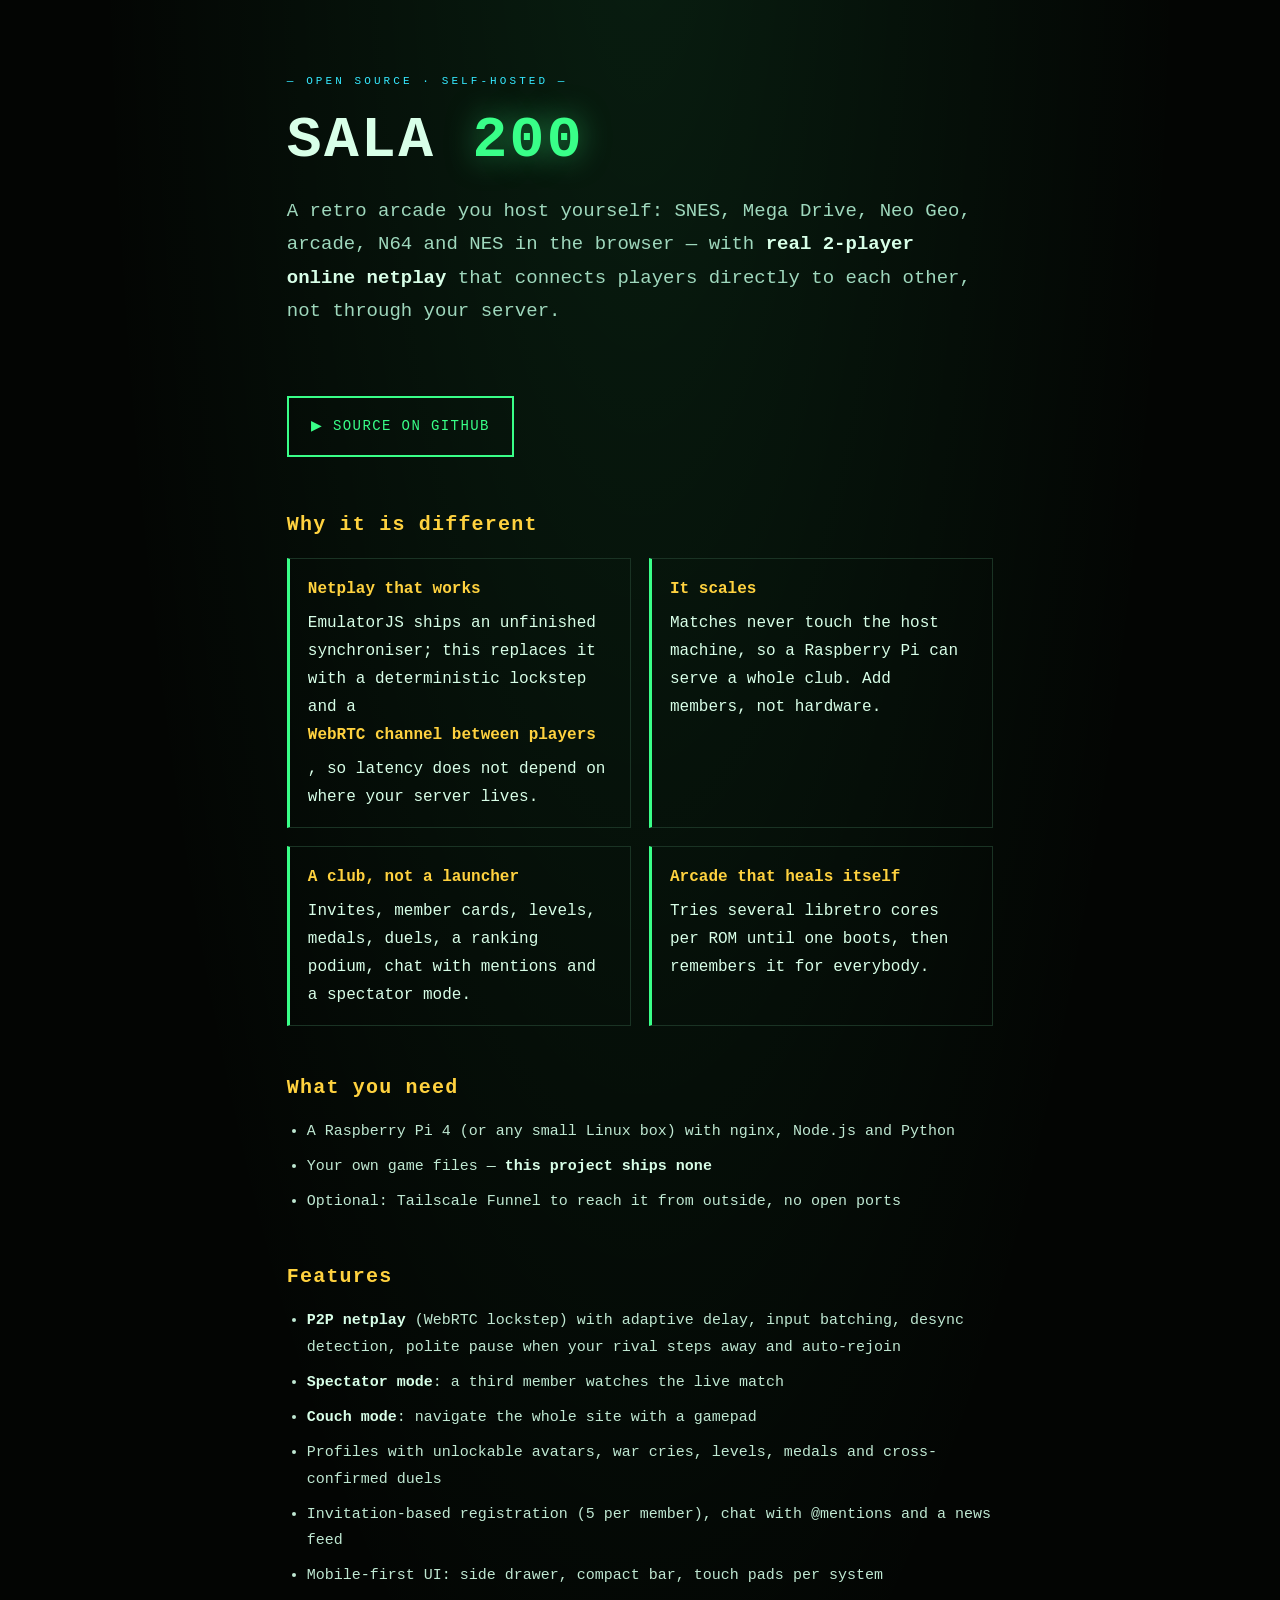
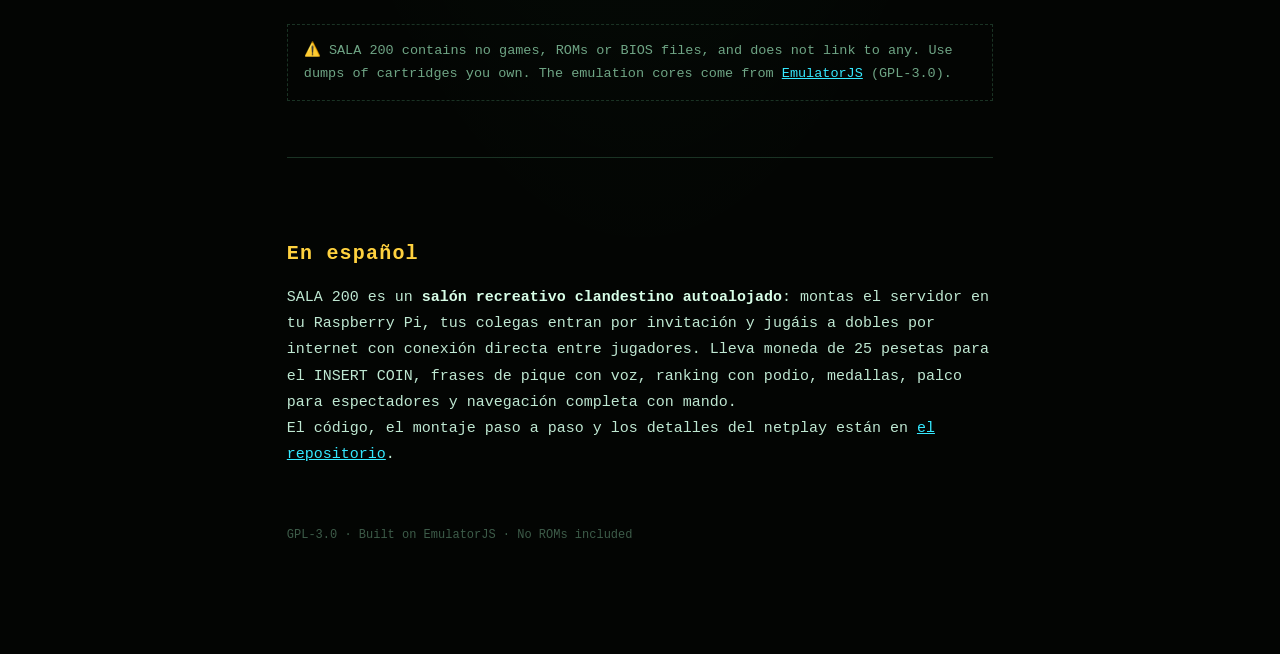
==== docs/index.html @ f1e89cf1 "Landing page y README bilingüe para que se encuentre Co-Authored-By: Claude Fable 5 <noreply@anthrop" ====
<!DOCTYPE html>
<html lang="en">
<head>
<meta charset="UTF-8">
<meta name="viewport" content="width=device-width, initial-scale=1.0">
<title>SALA 200 — Self-hosted retro arcade with real browser netplay</title>
<meta name="description" content="Open-source self-hosted retro arcade: play SNES, Mega Drive, Neo Geo, arcade and N64 in the browser with true 2-player online netplay (P2P WebRTC lockstep), running on a Raspberry Pi.">
<meta name="keywords" content="self-hosted arcade, emulatorjs netplay, browser emulator multiplayer, retro gaming server, raspberry pi arcade, webrtc netplay, romm alternative, fightcade web, selfhosted emulation">
<link rel="canonical" href="https://ijuanlux.github.io/sala200/">
<meta property="og:type" content="website">
<meta property="og:title" content="SALA 200 — Self-hosted retro arcade with real browser netplay">
<meta property="og:description" content="SNES, Mega Drive, Neo Geo, arcade and N64 in your browser, with 2-player online netplay that connects players directly. Self-hosted on a Raspberry Pi.">
<meta property="og:url" content="https://ijuanlux.github.io/sala200/">
<meta name="twitter:card" content="summary_large_image">
<style>
  :root { --bg:#030503; --fg:#d8ffe8; --ph:#39ff88; --cy:#35e9ff; --dim:#1a3324; --oro:#ffd23f; }
  * { margin:0; padding:0; box-sizing:border-box; }
  body { background:var(--bg); color:var(--fg); line-height:1.75;
    font-family: ui-monospace,'SF Mono',Menlo,monospace;
    background-image: radial-gradient(ellipse at 50% -10%, rgba(57,255,136,.10), transparent 60%); }
  .wrap { max-width: 860px; margin: 0 auto; padding: 8vh 6vw 12vh; }
  h1 { font-size: clamp(30px,7vw,58px); letter-spacing:.04em; line-height:1.1; }
  h1 span { color:var(--ph); text-shadow:0 0 30px rgba(57,255,136,.5); }
  .tag { color:var(--cy); letter-spacing:.28em; font-size:11px; margin-bottom:18px; }
  .sub { font-size:clamp(15px,2.2vw,19px); color:#9fd8bd; margin:22px 0 34px; }
  h2 { font-size:20px; color:var(--oro); margin:44px 0 14px; letter-spacing:.06em; }
  p, li { font-size:15px; color:#bfe8d2; }
  ul { margin:0 0 0 20px; }
  li { margin-bottom:9px; }
  b { color:var(--fg); }
  a { color:var(--cy); }
  .cta { display:inline-block; margin:34px 0 6px; border:2px solid var(--ph); color:var(--ph);
    padding:16px 22px; text-decoration:none; letter-spacing:.1em; font-size:14px; }
  .cta:hover { background:var(--ph); color:#001a0c; }
  .cols { display:grid; grid-template-columns:repeat(auto-fit,minmax(240px,1fr)); gap:18px; margin-top:16px; }
  .card { border:1px solid var(--dim); border-left:3px solid var(--ph); padding:16px 18px; }
  .card b { display:block; margin-bottom:6px; color:var(--oro); }
  .nota { border:1px dashed var(--dim); padding:14px 16px; margin-top:34px; font-size:13.5px; color:#6fa585; }
  footer { margin-top:56px; font-size:12px; color:#3d5c49; }
  .es { border-top:1px solid var(--dim); margin-top:56px; padding-top:34px; }
</style>
</head>
<body>
<div class="wrap">
  <div class="tag">— OPEN SOURCE · SELF-HOSTED —</div>
  <h1>SALA <span>200</span></h1>
  <p class="sub">A retro arcade you host yourself: SNES, Mega Drive, Neo Geo, arcade,
  N64 and NES in the browser — with <b>real 2-player online netplay</b> that connects
  players directly to each other, not through your server.</p>

  <a class="cta" href="https://github.com/ijuanlux/sala200">▶ SOURCE ON GITHUB</a>

  <h2>Why it is different</h2>
  <div class="cols">
    <div class="card"><b>Netplay that works</b>EmulatorJS ships an unfinished
      synchroniser; this replaces it with a deterministic lockstep and a
      <b>WebRTC channel between players</b>, so latency does not depend on where
      your server lives.</div>
    <div class="card"><b>It scales</b>Matches never touch the host machine, so a
      Raspberry Pi can serve a whole club. Add members, not hardware.</div>
    <div class="card"><b>A club, not a launcher</b>Invites, member cards, levels,
      medals, duels, a ranking podium, chat with mentions and a spectator mode.</div>
    <div class="card"><b>Arcade that heals itself</b>Tries several libretro cores
      per ROM until one boots, then remembers it for everybody.</div>
  </div>

  <h2>What you need</h2>
  <ul>
    <li>A Raspberry Pi 4 (or any small Linux box) with nginx, Node.js and Python</li>
    <li>Your own game files — <b>this project ships none</b></li>
    <li>Optional: Tailscale Funnel to reach it from outside, no open ports</li>
  </ul>

  <h2>Features</h2>
  <ul>
    <li><b>P2P netplay</b> (WebRTC lockstep) with adaptive delay, input batching,
        desync detection, polite pause when your rival steps away and auto-rejoin</li>
    <li><b>Spectator mode</b>: a third member watches the live match</li>
    <li><b>Couch mode</b>: navigate the whole site with a gamepad</li>
    <li>Profiles with unlockable avatars, war cries, levels, medals and cross-confirmed duels</li>
    <li>Invitation-based registration (5 per member), chat with @mentions and a news feed</li>
    <li>Mobile-first UI: side drawer, compact bar, touch pads per system</li>
  </ul>

  <div class="nota">⚠️ SALA 200 contains no games, ROMs or BIOS files, and does not
  link to any. Use dumps of cartridges you own. The emulation cores come from
  <a href="https://emulatorjs.org">EmulatorJS</a> (GPL-3.0).</div>

  <div class="es">
    <h2>En español</h2>
    <p>SALA 200 es un <b>salón recreativo clandestino autoalojado</b>: montas el
    servidor en tu Raspberry Pi, tus colegas entran por invitación y jugáis a
    dobles por internet con conexión directa entre jugadores. Lleva moneda de
    25 pesetas para el INSERT COIN, frases de pique con voz, ranking con podio,
    medallas, palco para espectadores y navegación completa con mando.</p>
    <p>El código, el montaje paso a paso y los detalles del netplay están en
    <a href="https://github.com/ijuanlux/sala200">el repositorio</a>.</p>
  </div>

  <footer>GPL-3.0 · Built on EmulatorJS · No ROMs included</footer>
</div>
</body>
</html>
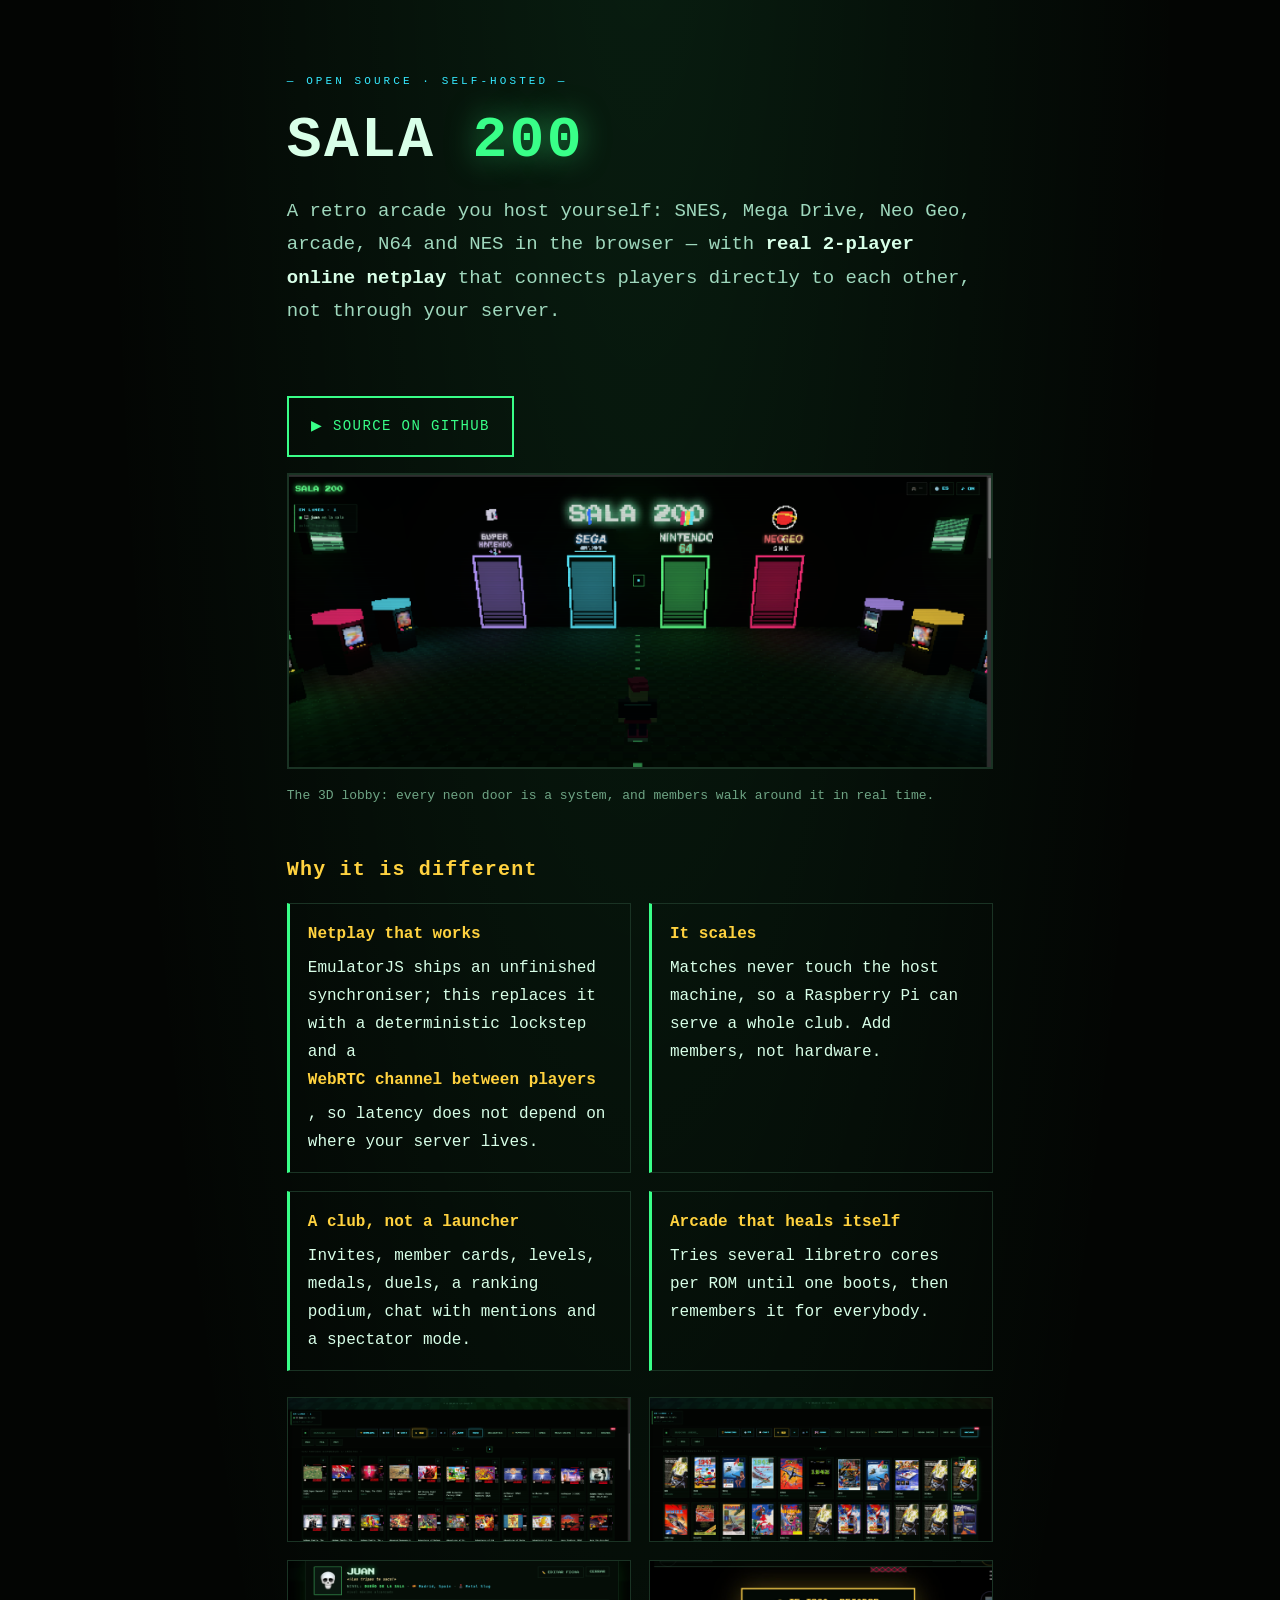
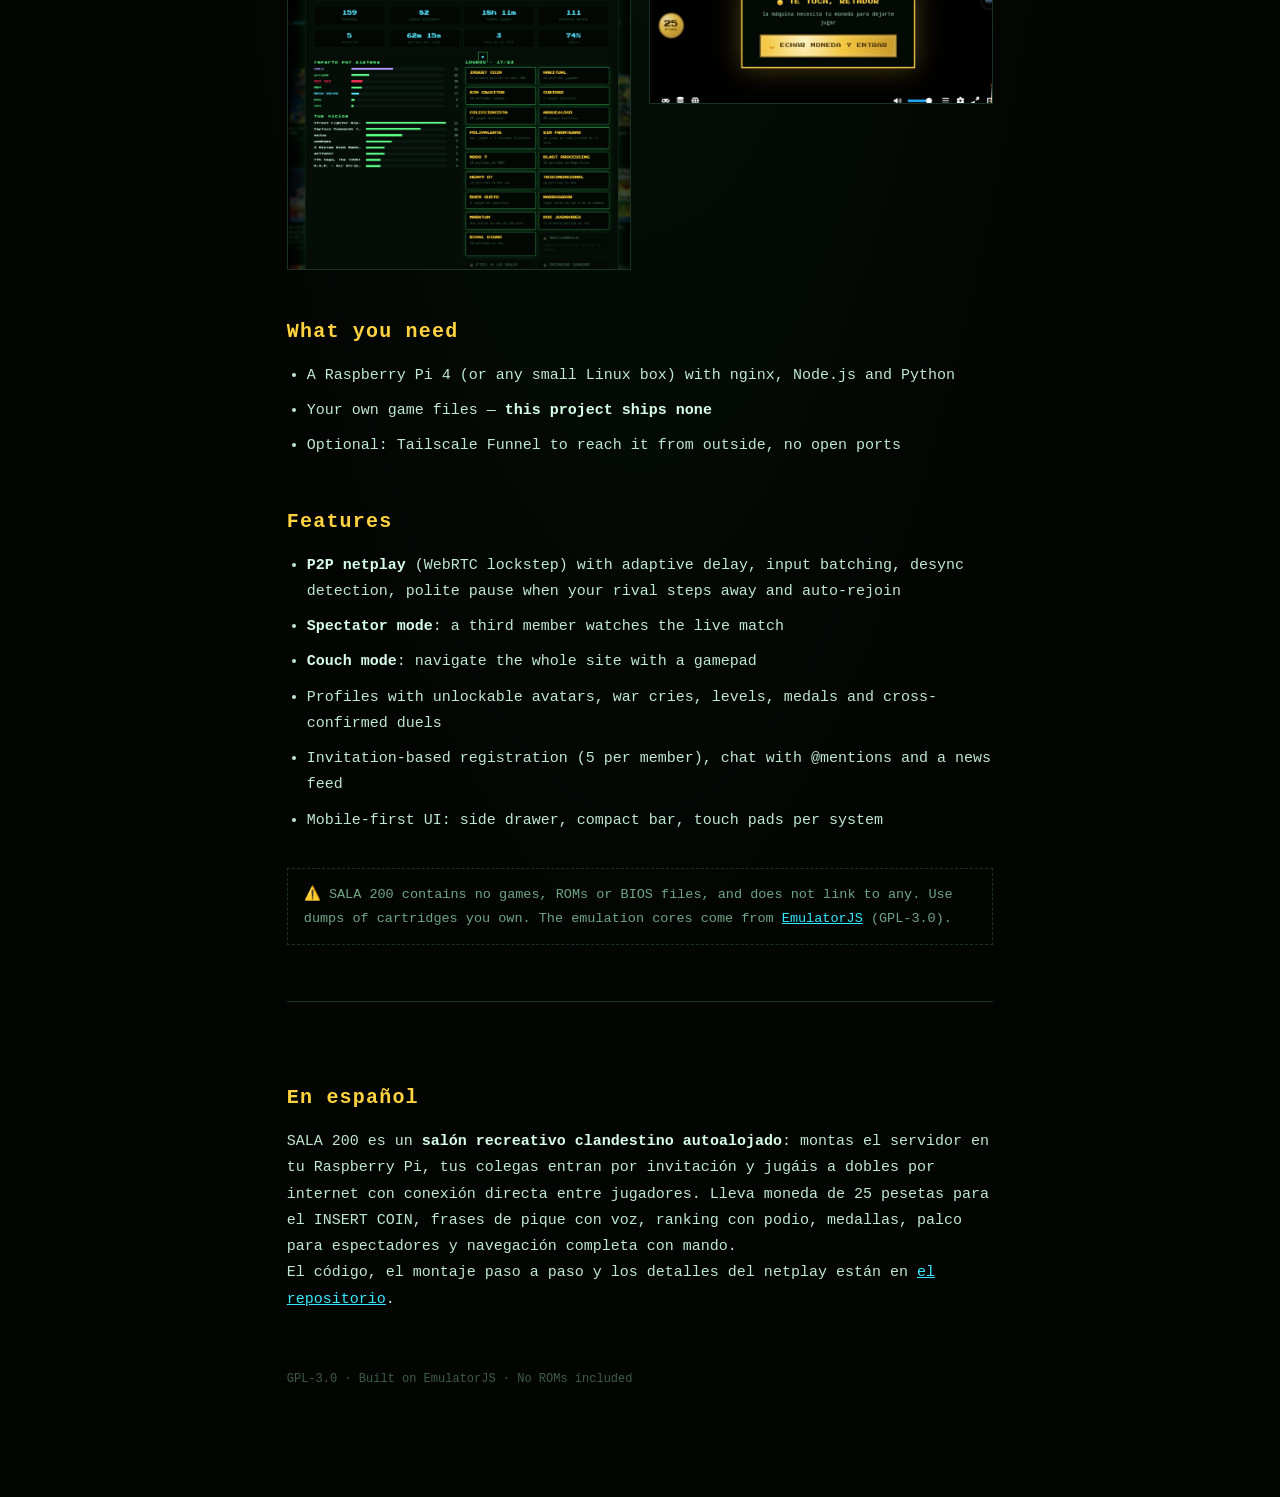
==== commit 9ea33776: "Capturas: lobby 3D, biblioteca, arcade, ficha de socio y el ritual del retador Co-Authored-By: Claud" ====
--- a/docs/index.html
+++ b/docs/index.html
@@ -50,6 +50,11 @@
 
   <a class="cta" href="https://github.com/ijuanlux/sala200">▶ SOURCE ON GITHUB</a>
 
+  <img src="img/lobby3d.png" alt="SALA 200 3D lobby with neon doors and arcade cabinets"
+       style="width:100%;border:2px solid var(--dim);margin:10px 0 6px">
+  <p style="font-size:13px;color:#6fa585;margin-bottom:24px">The 3D lobby: every neon door is a
+  system, and members walk around it in real time.</p>
+
   <h2>Why it is different</h2>
   <div class="cols">
     <div class="card"><b>Netplay that works</b>EmulatorJS ships an unfinished
@@ -62,6 +67,13 @@
       medals, duels, a ranking podium, chat with mentions and a spectator mode.</div>
     <div class="card"><b>Arcade that heals itself</b>Tries several libretro cores
       per ROM until one boots, then remembers it for everybody.</div>
+  </div>
+
+  <div class="cols" style="margin-top:26px">
+    <img src="img/biblioteca.png" alt="Game library with box art" style="width:100%;border:1px solid var(--dim)">
+    <img src="img/arcade.png" alt="Arcade shelf with 2270 games" style="width:100%;border:1px solid var(--dim)">
+    <img src="img/ficha.png" alt="Member card with levels and medals" style="width:100%;border:1px solid var(--dim)">
+    <img src="img/retador.png" alt="Arcade netplay: challenger inserts a coin" style="width:100%;border:1px solid var(--dim)">
   </div>
 
   <h2>What you need</h2>
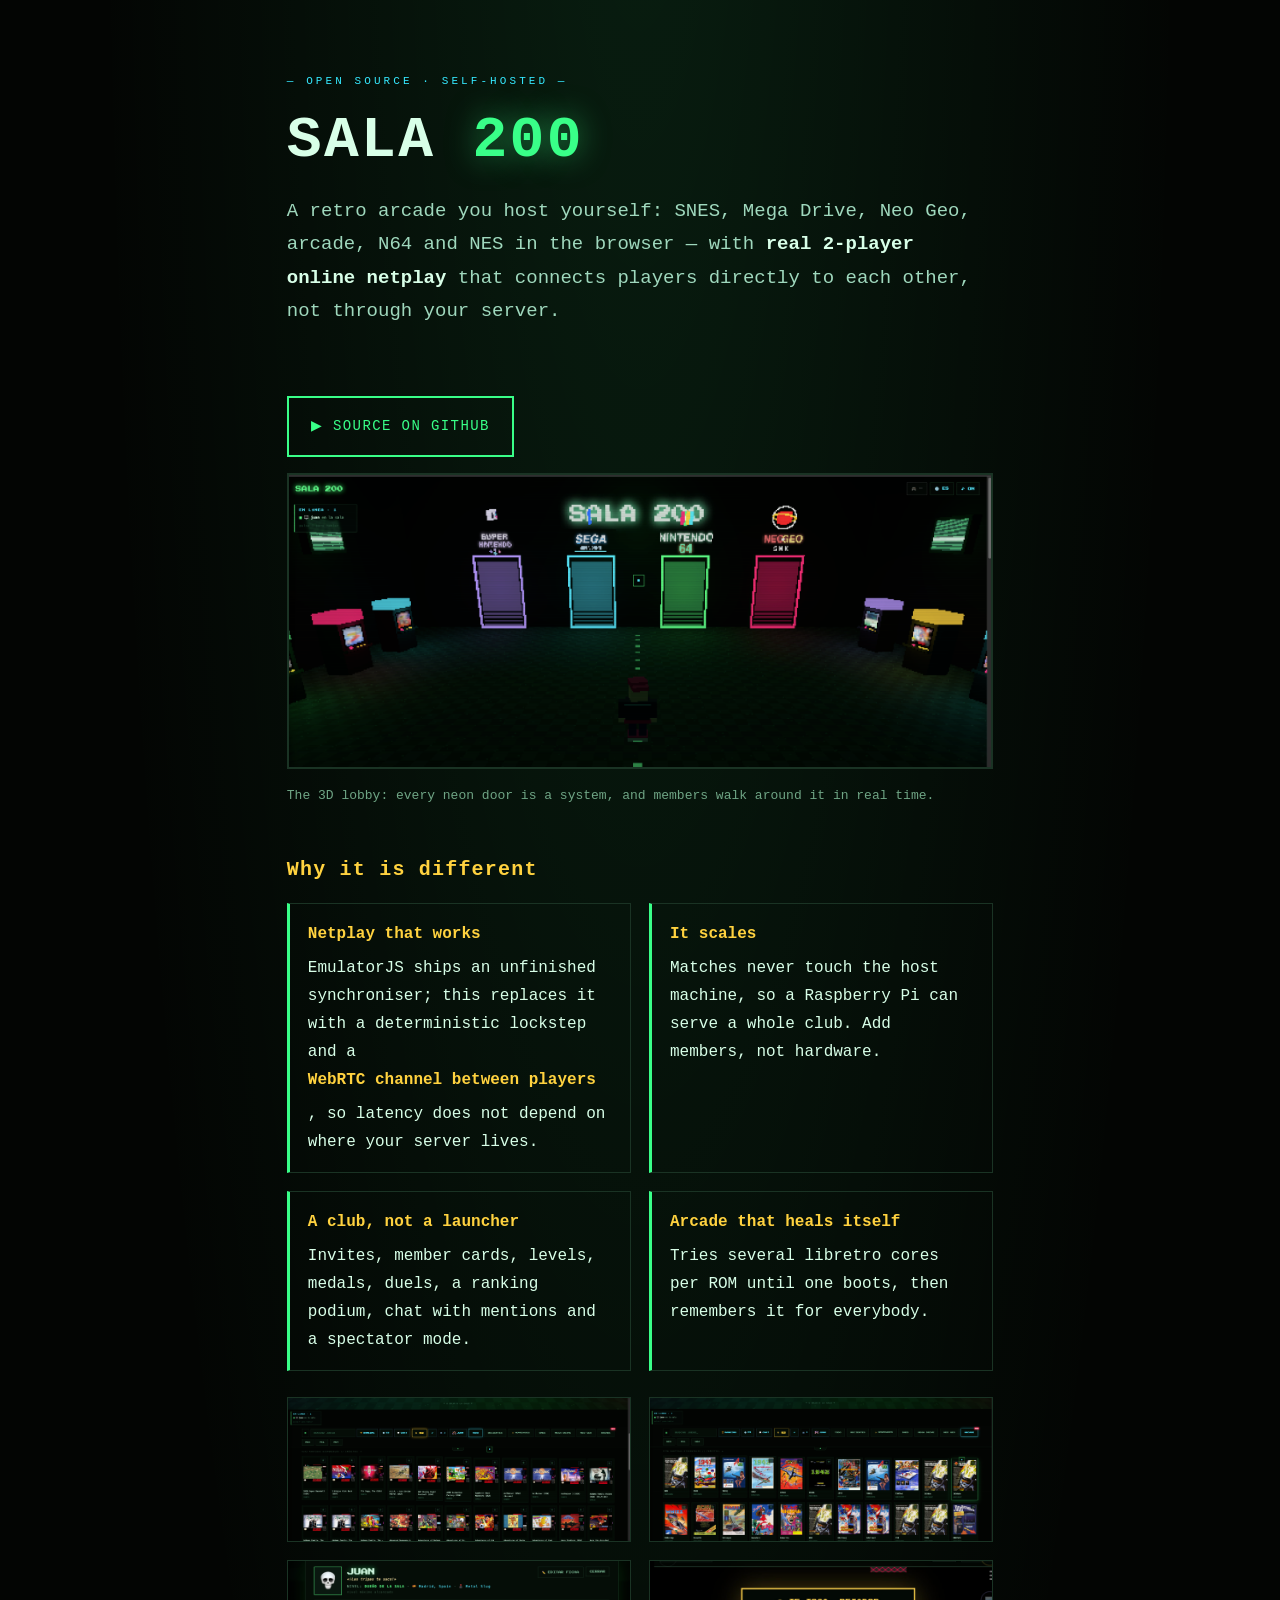
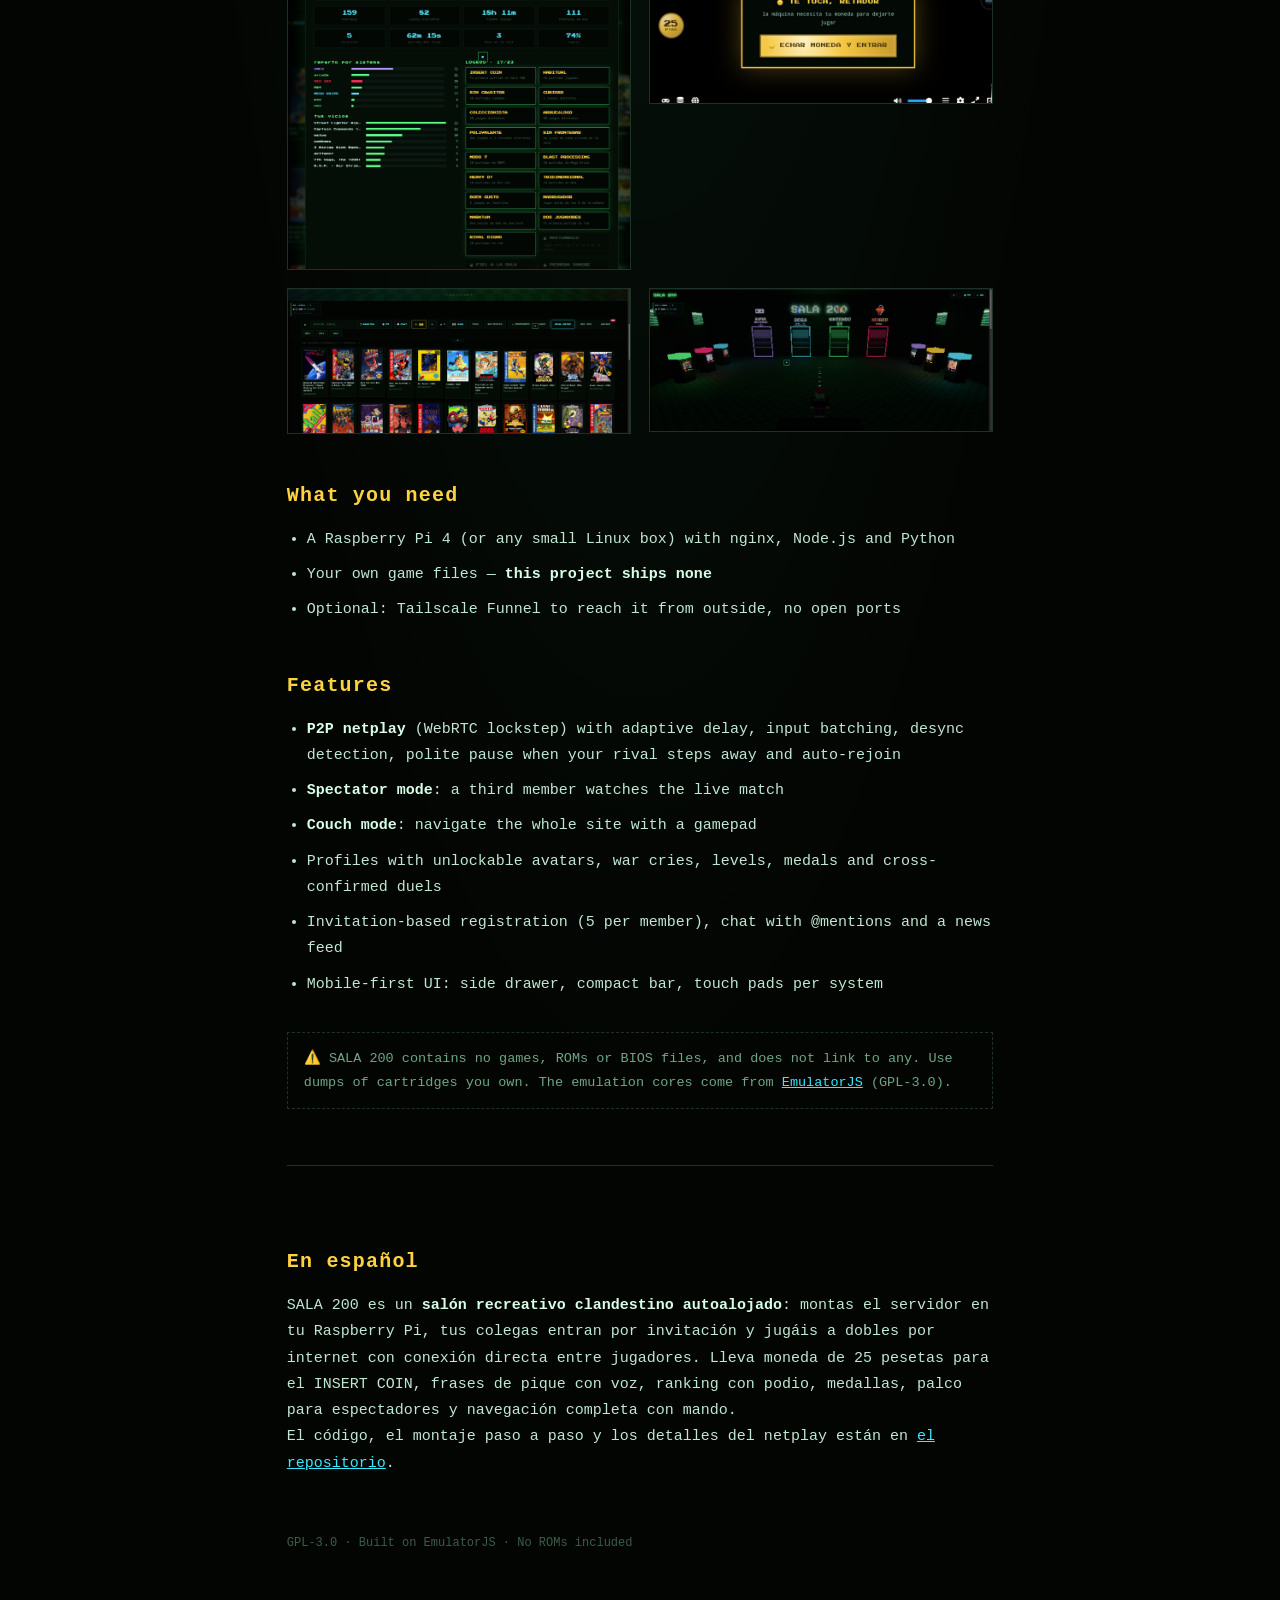
==== commit 78369540: "Todas las capturas: lobby 3D (dos vistas), biblioteca, Mega Drive, arcade, ficha y retador Co-Author" ====
--- a/docs/index.html
+++ b/docs/index.html
@@ -74,6 +74,8 @@
     <img src="img/arcade.png" alt="Arcade shelf with 2270 games" style="width:100%;border:1px solid var(--dim)">
     <img src="img/ficha.png" alt="Member card with levels and medals" style="width:100%;border:1px solid var(--dim)">
     <img src="img/retador.png" alt="Arcade netplay: challenger inserts a coin" style="width:100%;border:1px solid var(--dim)">
+    <img src="img/megadrive.png" alt="Mega Drive shelf with box art" style="width:100%;border:1px solid var(--dim)">
+    <img src="img/lobby3d-2.png" alt="Neon doors in the 3D lobby" style="width:100%;border:1px solid var(--dim)">
   </div>
 
   <h2>What you need</h2>
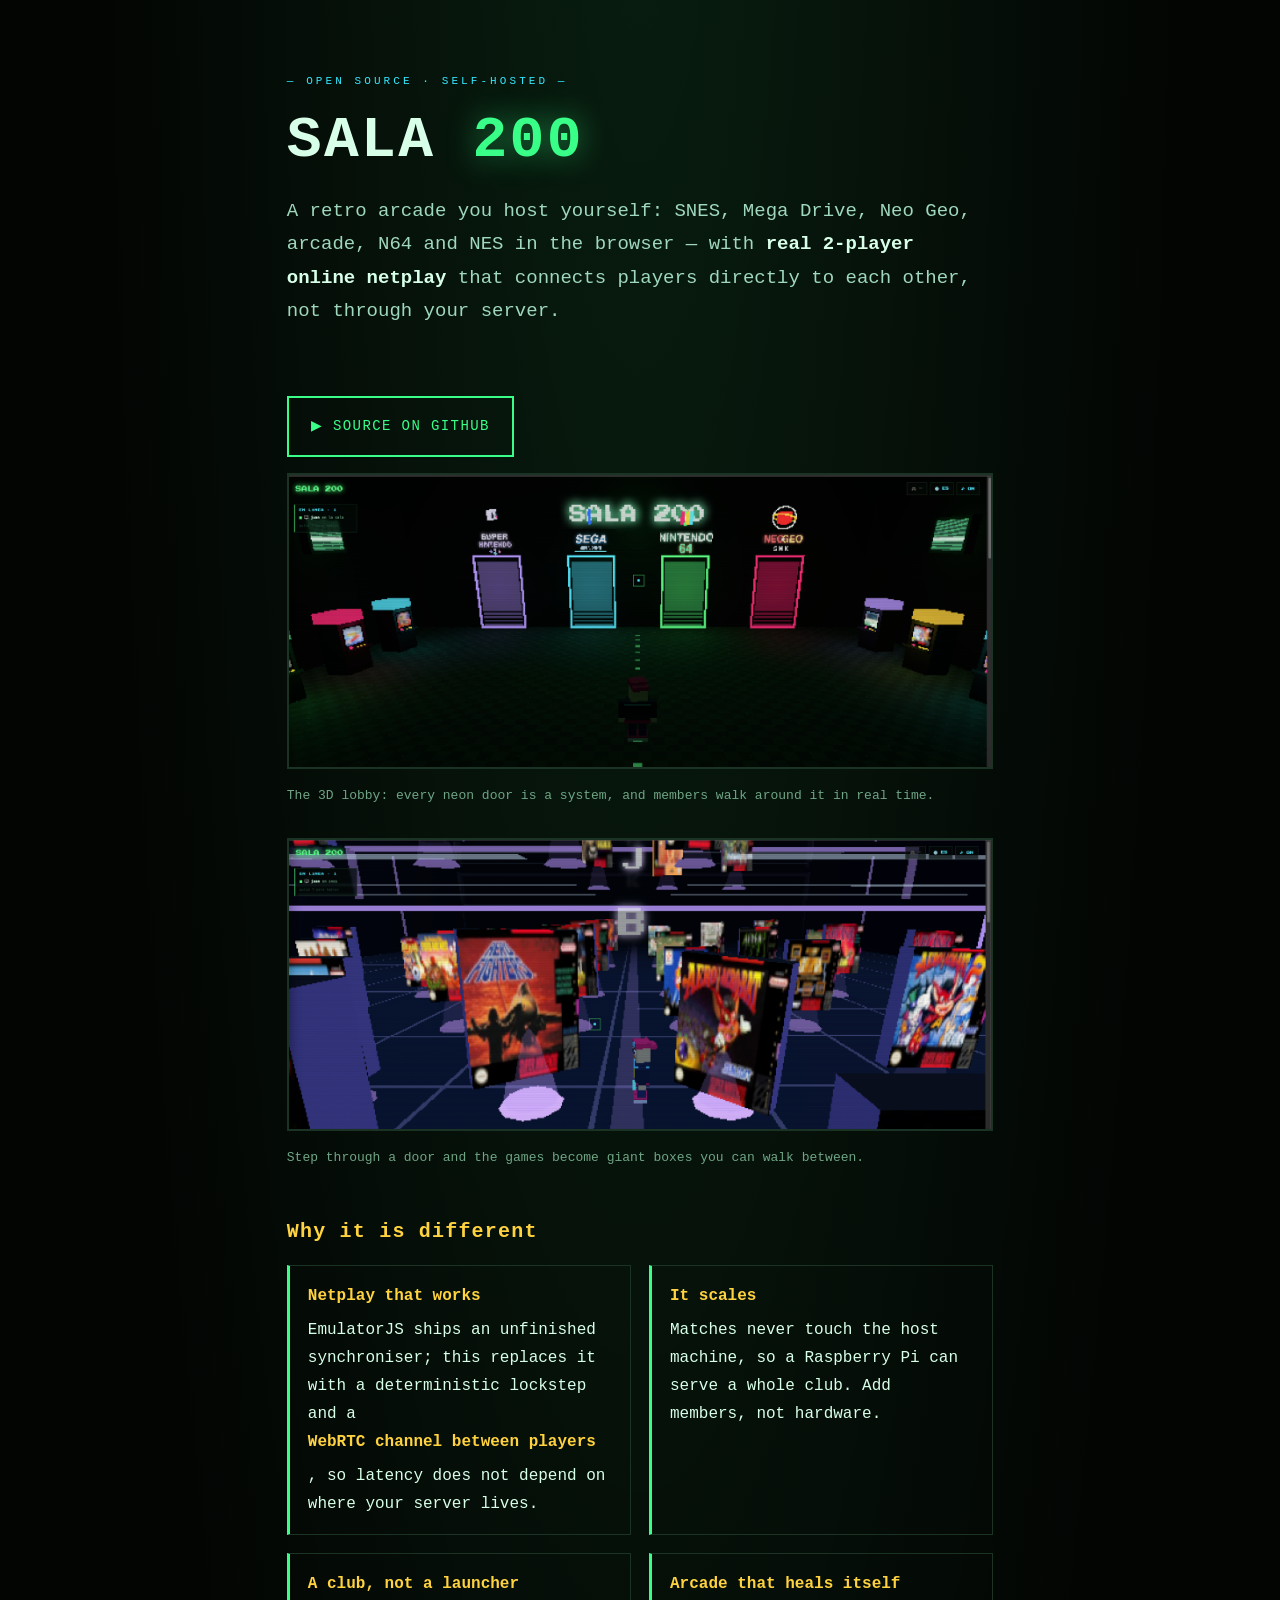
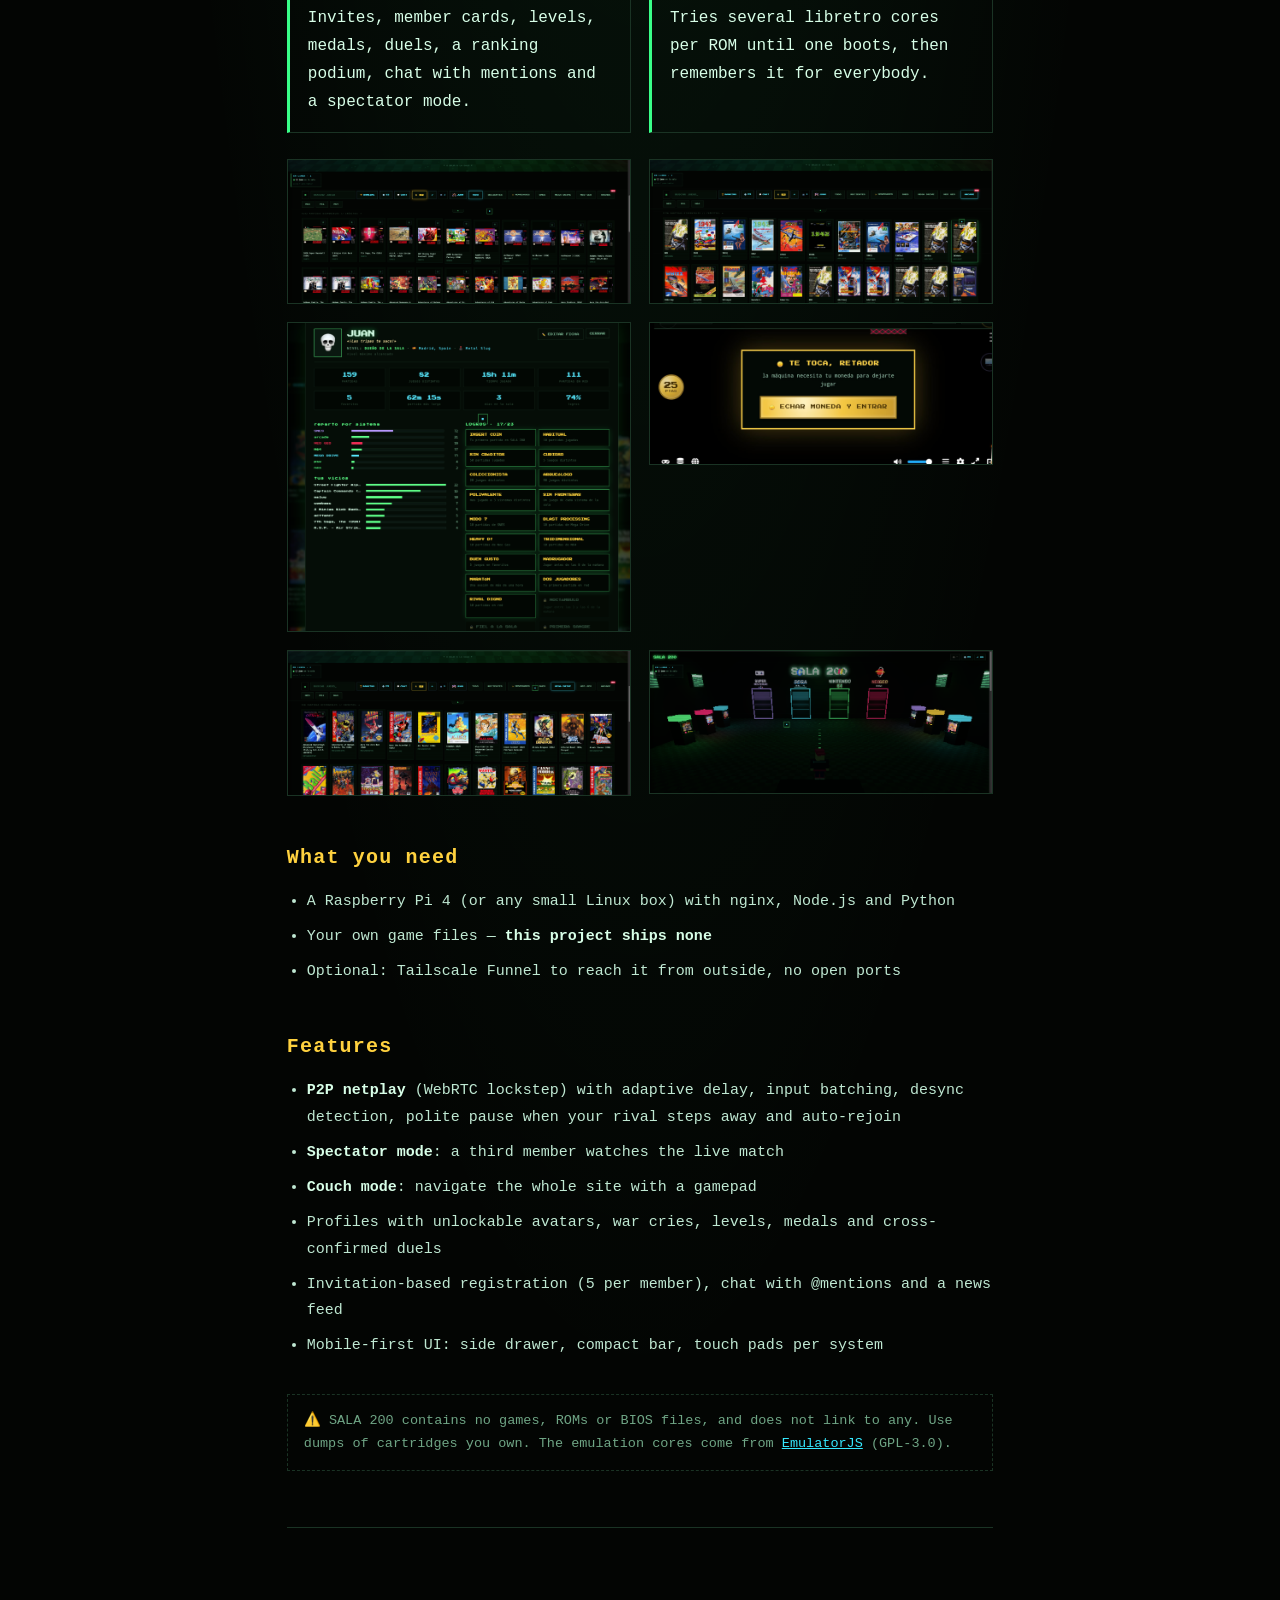
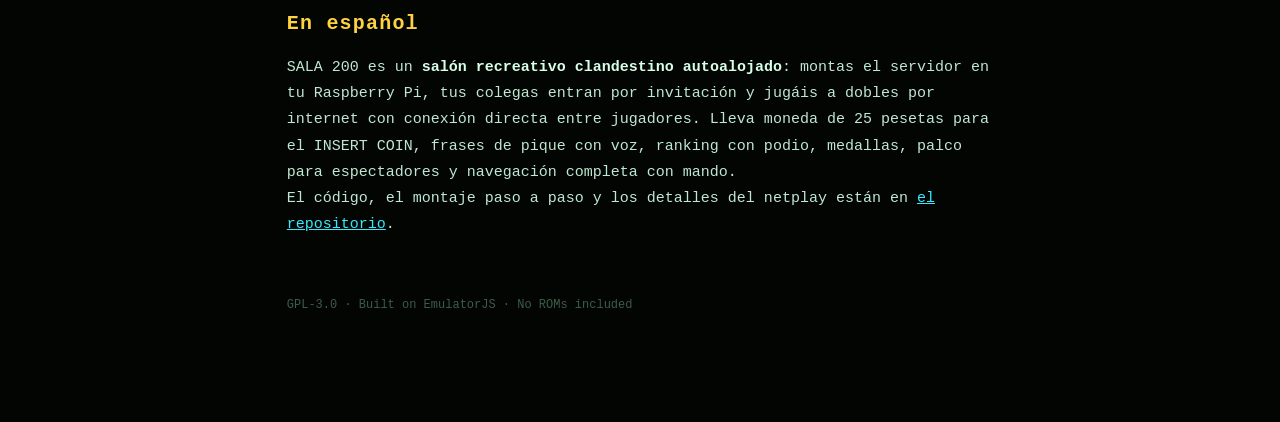
==== commit f888912d: "Captura: dentro de la sala SNES, paseando entre las cajas Co-Authored-By: Claude Fable 5 <noreply@an" ====
--- a/docs/index.html
+++ b/docs/index.html
@@ -54,6 +54,11 @@
        style="width:100%;border:2px solid var(--dim);margin:10px 0 6px">
   <p style="font-size:13px;color:#6fa585;margin-bottom:24px">The 3D lobby: every neon door is a
   system, and members walk around it in real time.</p>
+
+  <img src="img/sala-snes.png" alt="Inside the SNES room: giant lit-up game boxes"
+       style="width:100%;border:2px solid var(--dim);margin:6px 0">
+  <p style="font-size:13px;color:#6fa585;margin-bottom:24px">Step through a door and the games
+  become giant boxes you can walk between.</p>
 
   <h2>Why it is different</h2>
   <div class="cols">
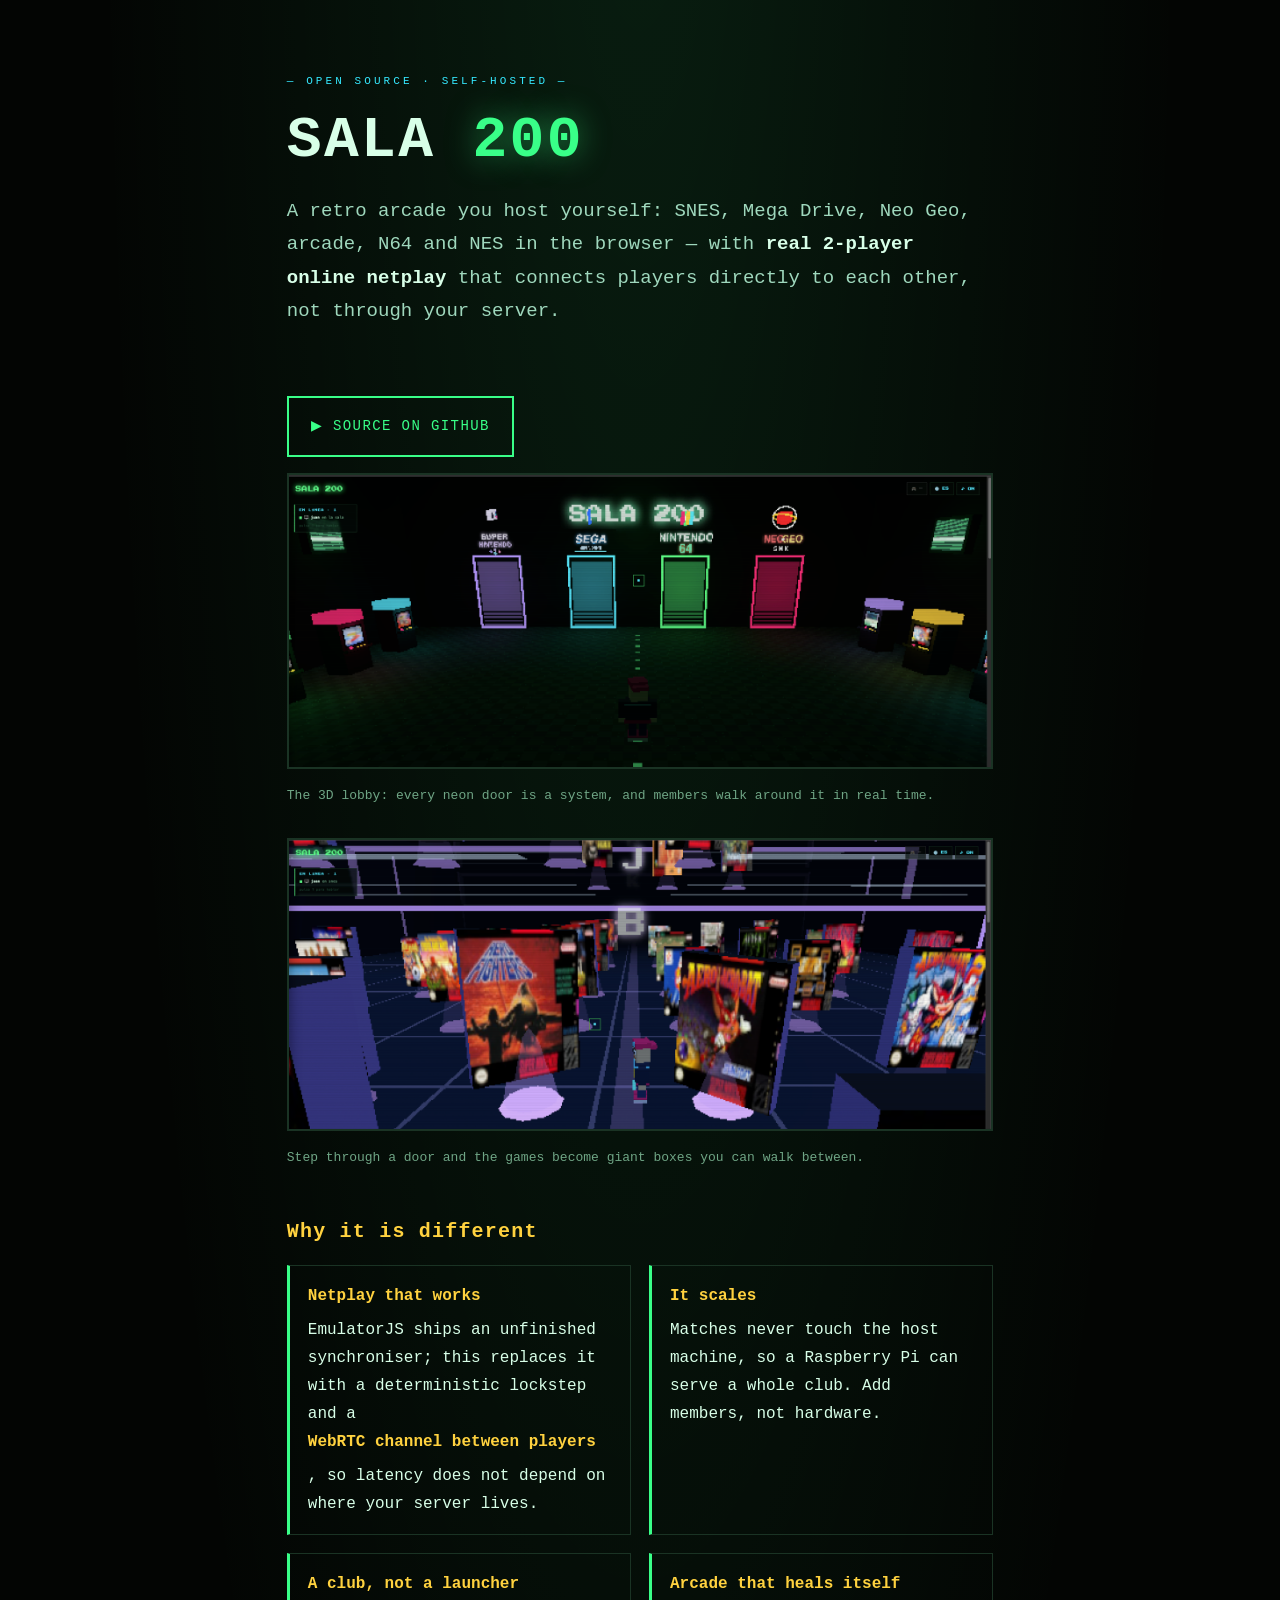
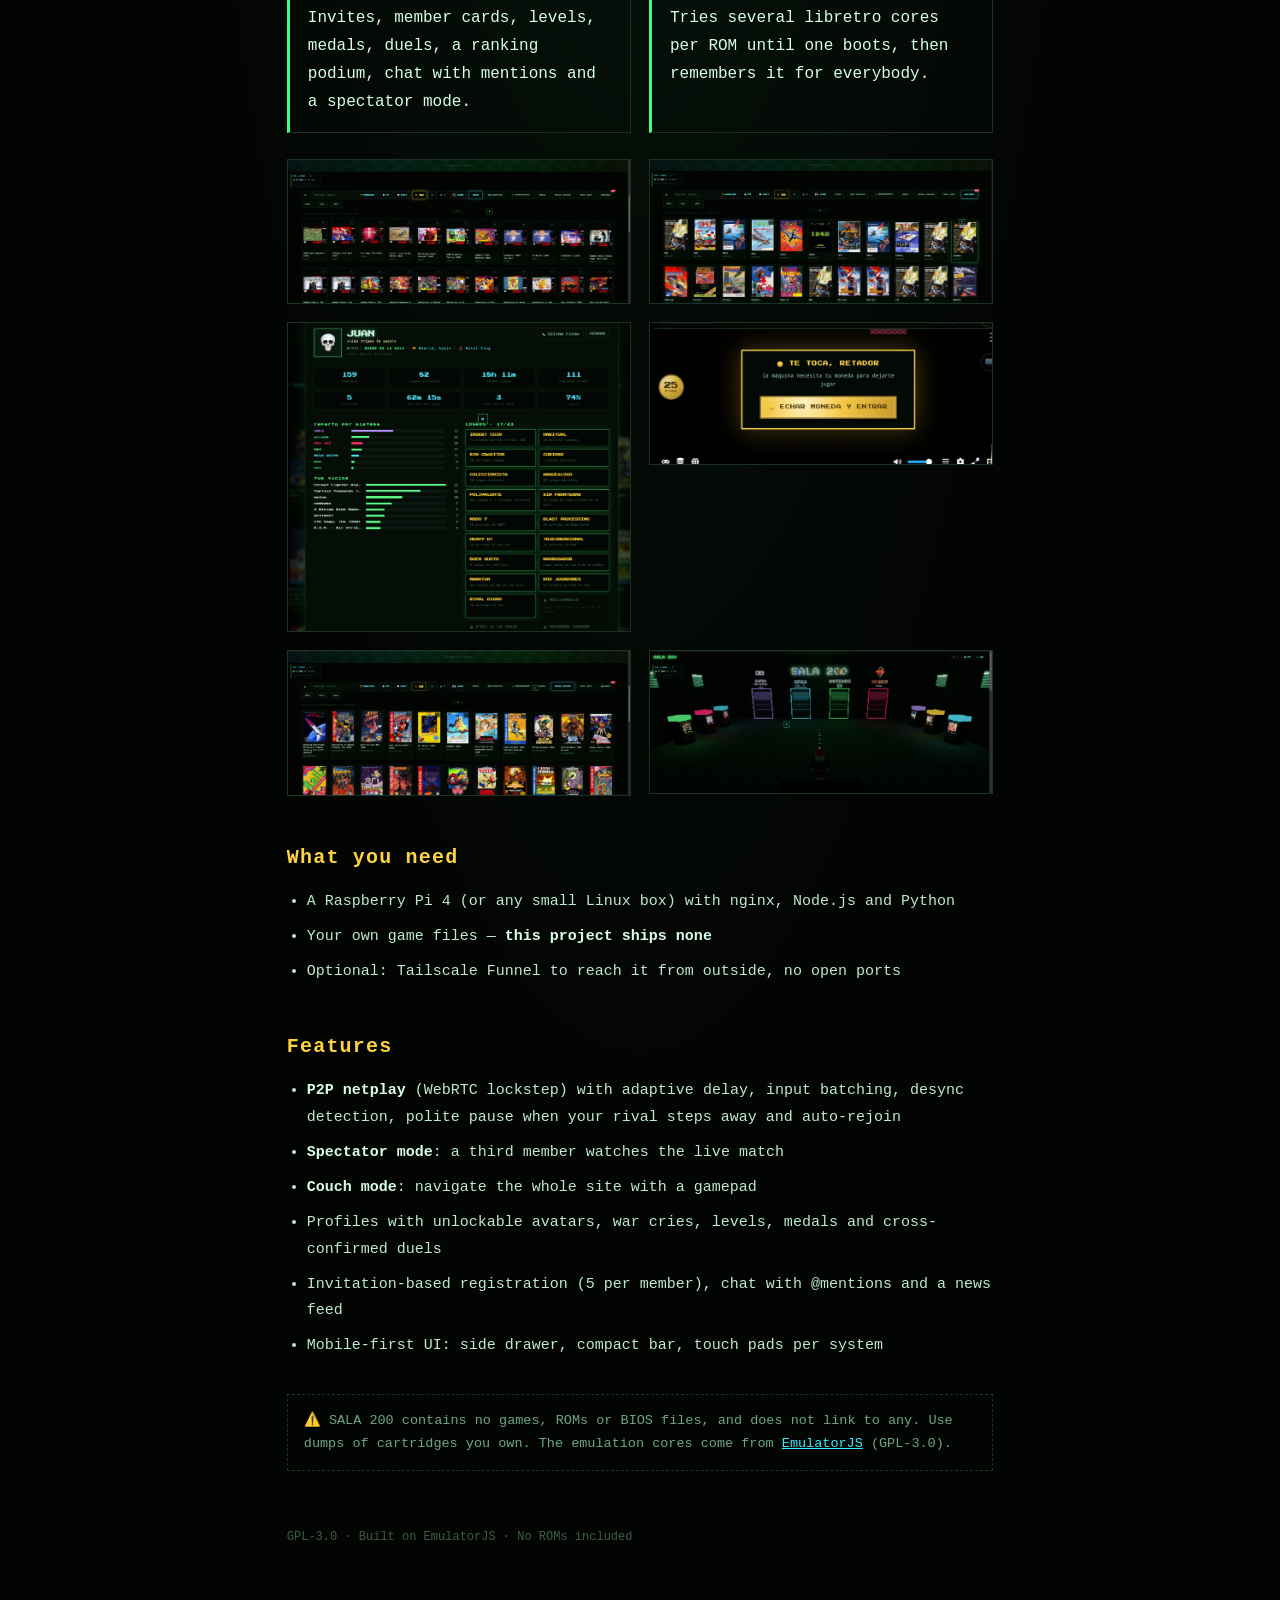
==== commit 80b820ba: "Docs and tooling in English only Co-Authored-By: Claude Fable 5 <noreply@anthropic.com>" ====
--- a/docs/index.html
+++ b/docs/index.html
@@ -37,7 +37,6 @@
   .card b { display:block; margin-bottom:6px; color:var(--oro); }
   .nota { border:1px dashed var(--dim); padding:14px 16px; margin-top:34px; font-size:13.5px; color:#6fa585; }
   footer { margin-top:56px; font-size:12px; color:#3d5c49; }
-  .es { border-top:1px solid var(--dim); margin-top:56px; padding-top:34px; }
 </style>
 </head>
 <body>
@@ -105,17 +104,6 @@
   link to any. Use dumps of cartridges you own. The emulation cores come from
   <a href="https://emulatorjs.org">EmulatorJS</a> (GPL-3.0).</div>
 
-  <div class="es">
-    <h2>En español</h2>
-    <p>SALA 200 es un <b>salón recreativo clandestino autoalojado</b>: montas el
-    servidor en tu Raspberry Pi, tus colegas entran por invitación y jugáis a
-    dobles por internet con conexión directa entre jugadores. Lleva moneda de
-    25 pesetas para el INSERT COIN, frases de pique con voz, ranking con podio,
-    medallas, palco para espectadores y navegación completa con mando.</p>
-    <p>El código, el montaje paso a paso y los detalles del netplay están en
-    <a href="https://github.com/ijuanlux/sala200">el repositorio</a>.</p>
-  </div>
-
   <footer>GPL-3.0 · Built on EmulatorJS · No ROMs included</footer>
 </div>
 </body>
